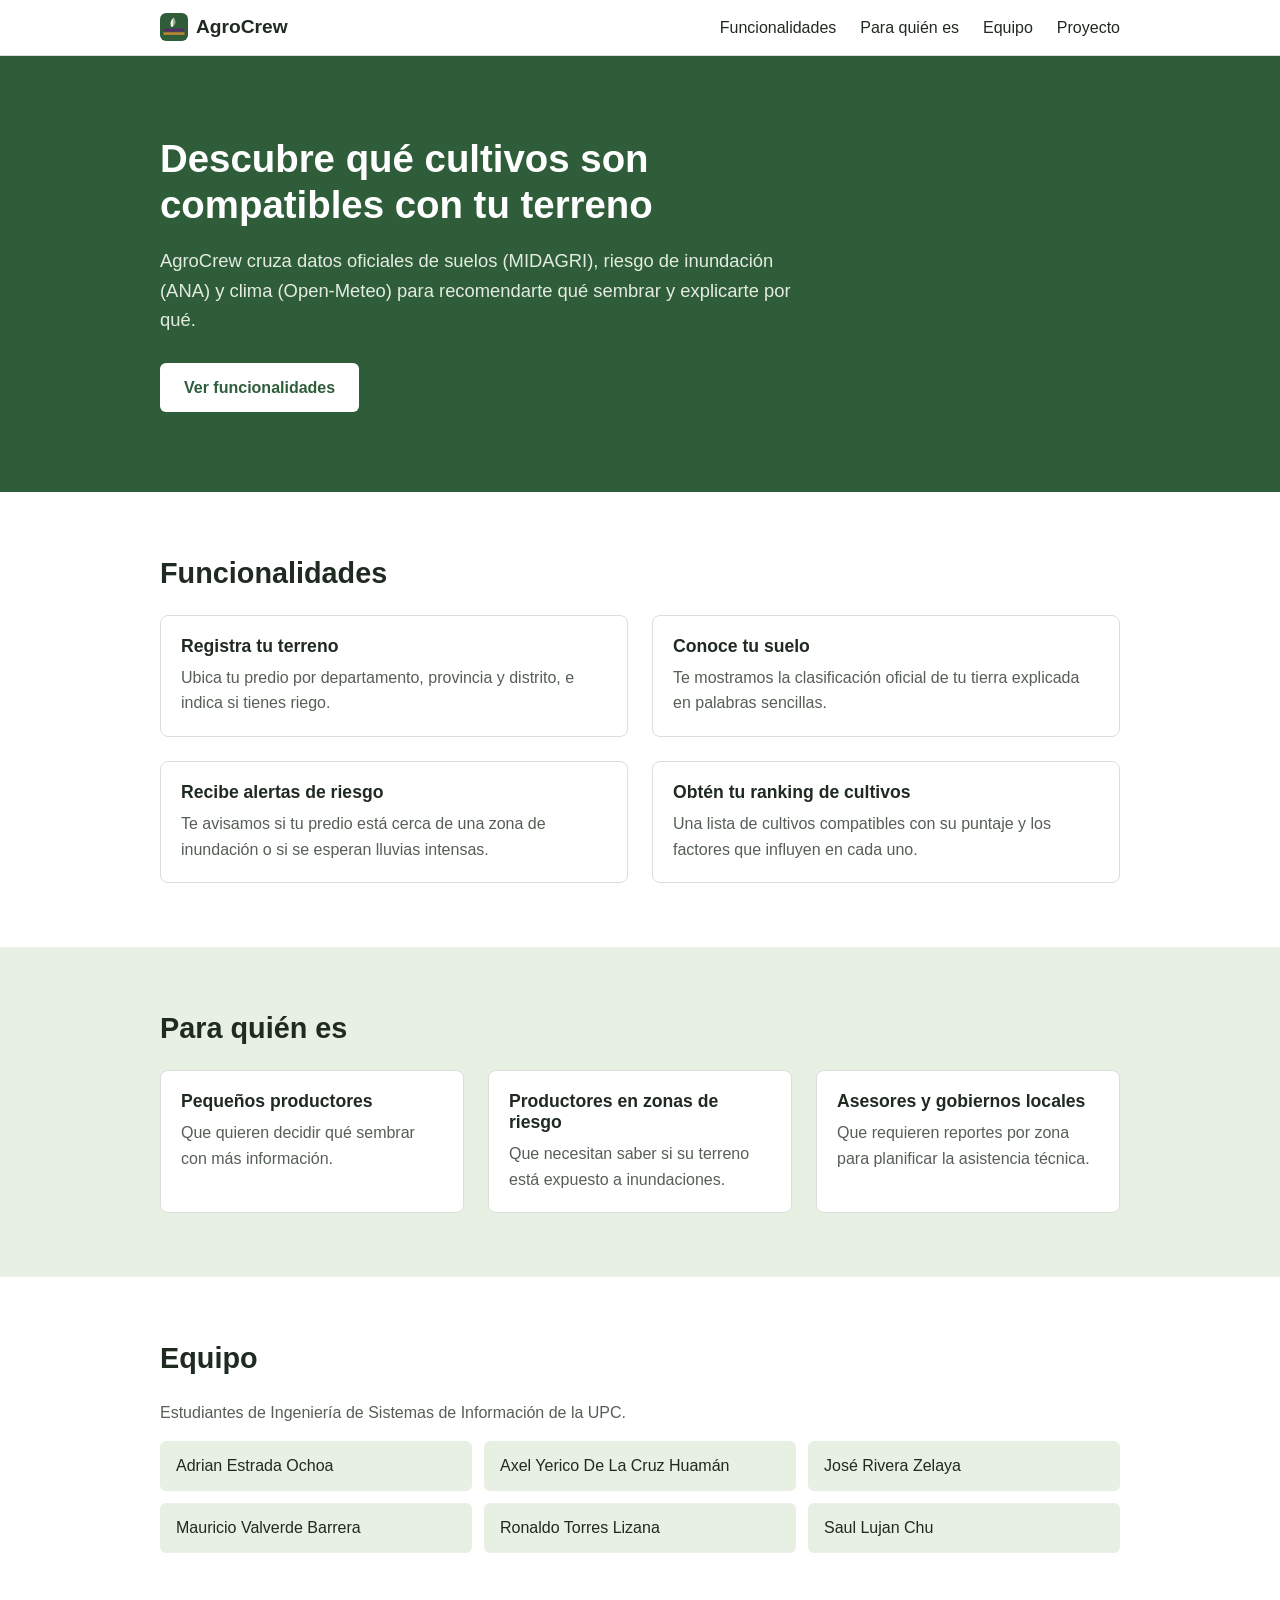
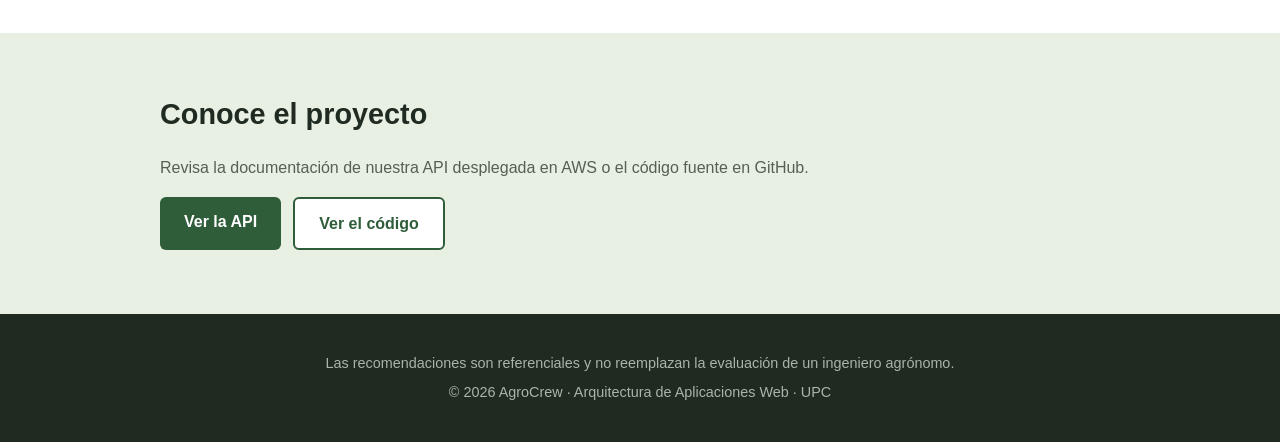
==== index.html @ 86a92b79 "feat: landing page de AgroCrew" ====
<!DOCTYPE html>
<html lang="es">
<head>
  <meta charset="UTF-8">
  <meta name="viewport" content="width=device-width, initial-scale=1">
  <title>AgroCrew | Qué sembrar en tu terreno</title>
  <meta name="description" content="AgroCrew te recomienda qué cultivos son compatibles con tu terreno usando datos oficiales de suelos, riesgo hídrico y clima.">
  <link rel="icon" href="img/favicon.svg" type="image/svg+xml">
  <link rel="stylesheet" href="css/styles.css">
</head>
<body>
  <header class="cabecera">
    <nav class="nav">
      <a class="marca" href="#inicio">
        <img src="img/favicon.svg" alt="" width="28" height="28"> AgroCrew
      </a>
      <button class="nav-toggle" aria-expanded="false" aria-controls="menu" aria-label="Abrir menú">☰</button>
      <ul class="nav-links" id="menu">
        <li><a href="#funcionalidades">Funcionalidades</a></li>
        <li><a href="#para-quien">Para quién es</a></li>
        <li><a href="#equipo">Equipo</a></li>
        <li><a href="#proyecto">Proyecto</a></li>
      </ul>
    </nav>
  </header>

  <main>
    <section class="hero" id="inicio">
      <div class="contenedor">
        <h1>Descubre qué cultivos son compatibles con tu terreno</h1>
        <p>AgroCrew cruza datos oficiales de suelos (MIDAGRI), riesgo de inundación (ANA) y clima (Open-Meteo) para recomendarte qué sembrar y explicarte por qué.</p>
        <a class="boton" href="#funcionalidades">Ver funcionalidades</a>
      </div>
    </section>

    <section class="seccion" id="funcionalidades">
      <div class="contenedor">
        <h2>Funcionalidades</h2>
        <div class="grilla">
          <div class="item">
            <h3>Registra tu terreno</h3>
            <p>Ubica tu predio por departamento, provincia y distrito, e indica si tienes riego.</p>
          </div>
          <div class="item">
            <h3>Conoce tu suelo</h3>
            <p>Te mostramos la clasificación oficial de tu tierra explicada en palabras sencillas.</p>
          </div>
          <div class="item">
            <h3>Recibe alertas de riesgo</h3>
            <p>Te avisamos si tu predio está cerca de una zona de inundación o si se esperan lluvias intensas.</p>
          </div>
          <div class="item">
            <h3>Obtén tu ranking de cultivos</h3>
            <p>Una lista de cultivos compatibles con su puntaje y los factores que influyen en cada uno.</p>
          </div>
        </div>
      </div>
    </section>

    <section class="seccion seccion-alterna" id="para-quien">
      <div class="contenedor">
        <h2>Para quién es</h2>
        <div class="grilla grilla-3">
          <div class="item">
            <h3>Pequeños productores</h3>
            <p>Que quieren decidir qué sembrar con más información.</p>
          </div>
          <div class="item">
            <h3>Productores en zonas de riesgo</h3>
            <p>Que necesitan saber si su terreno está expuesto a inundaciones.</p>
          </div>
          <div class="item">
            <h3>Asesores y gobiernos locales</h3>
            <p>Que requieren reportes por zona para planificar la asistencia técnica.</p>
          </div>
        </div>
      </div>
    </section>

    <section class="seccion" id="equipo">
      <div class="contenedor">
        <h2>Equipo</h2>
        <p>Estudiantes de Ingeniería de Sistemas de Información de la UPC.</p>
        <ul class="equipo">
          <li>Adrian Estrada Ochoa</li>
          <li>Axel Yerico De La Cruz Huamán</li>
          <li>José Rivera Zelaya</li>
          <li>Mauricio Valverde Barrera</li>
          <li>Ronaldo Torres Lizana</li>
          <li>Saul Lujan Chu</li>
        </ul>
      </div>
    </section>

    <section class="seccion seccion-alterna" id="proyecto">
      <div class="contenedor">
        <h2>Conoce el proyecto</h2>
        <p>Revisa la documentación de nuestra API desplegada en AWS o el código fuente en GitHub.</p>
        <div class="acciones">
          <a class="boton" href="http://agrocrew-backend.us-east-1.elasticbeanstalk.com/swagger-ui.html" target="_blank" rel="noopener">Ver la API</a>
          <a class="boton boton-secundario" href="https://github.com/jorize04/Agrocrew-backend" target="_blank" rel="noopener">Ver el código</a>
        </div>
      </div>
    </section>
  </main>

  <footer class="pie">
    <div class="contenedor">
      <p class="aviso">Las recomendaciones son referenciales y no reemplazan la evaluación de un ingeniero agrónomo.</p>
      <p class="aviso">© 2026 AgroCrew · Arquitectura de Aplicaciones Web · UPC</p>
    </div>
  </footer>

  <script src="js/main.js"></script>
</body>
</html>
---- css/styles.css ----
:root {
  --verde: #2F5D3A;
  --verde-claro: #E8EFE3;
  --texto: #1F2A21;
  --gris: #555F55;
}

* { box-sizing: border-box; }

body {
  margin: 0;
  font-family: "Segoe UI", Roboto, Helvetica, Arial, sans-serif;
  color: var(--texto);
  line-height: 1.6;
}

.contenedor { max-width: 1000px; margin: 0 auto; padding: 0 20px; }

h1, h2, h3 { line-height: 1.2; }
h2 { font-size: 1.8rem; margin: 0 0 24px; }
h3 { font-size: 1.1rem; margin: 0 0 8px; }
p { color: var(--gris); }

/* Botón */
.boton {
  display: inline-block;
  background: var(--verde);
  color: #fff;
  padding: 12px 24px;
  border-radius: 6px;
  text-decoration: none;
  font-weight: 600;
}
.boton:hover { opacity: 0.9; }
.boton-secundario { background: #fff; color: var(--verde); border: 2px solid var(--verde); }
.acciones { display: flex; flex-wrap: wrap; gap: 12px; }

/* Navegación */
.cabecera { position: sticky; top: 0; background: #fff; border-bottom: 1px solid #ddd; z-index: 10; }
.nav { max-width: 1000px; margin: 0 auto; padding: 12px 20px; display: flex; justify-content: space-between; align-items: center; }
.marca { display: flex; align-items: center; gap: 8px; font-weight: 700; font-size: 1.2rem; color: var(--texto); text-decoration: none; }
.nav-links { list-style: none; margin: 0; padding: 0; display: flex; gap: 24px; }
.nav-links a { color: var(--texto); text-decoration: none; }
.nav-links a:hover { color: var(--verde); }
.nav-toggle { display: none; background: none; border: 0; font-size: 1.6rem; cursor: pointer; }

/* Portada */
.hero { background: var(--verde); color: #fff; padding: 80px 0; }
.hero h1 { font-size: 2.4rem; margin: 0 0 16px; max-width: 700px; }
.hero p { color: #E4ECE0; font-size: 1.15rem; max-width: 650px; margin-bottom: 28px; }
.hero .boton { background: #fff; color: var(--verde); }

/* Secciones */
.seccion { padding: 64px 0; }
.seccion-alterna { background: var(--verde-claro); }
.grilla { display: grid; grid-template-columns: repeat(2, 1fr); gap: 24px; }
.grilla-3 { grid-template-columns: repeat(3, 1fr); }
.item { background: #fff; border: 1px solid #ddd; border-radius: 8px; padding: 20px; }
.item p { margin: 0; }

.equipo { list-style: none; padding: 0; display: grid; grid-template-columns: repeat(3, 1fr); gap: 12px; }
.equipo li { background: var(--verde-claro); padding: 12px 16px; border-radius: 6px; }

/* Pie */
.pie { background: var(--texto); color: #fff; padding: 32px 0; text-align: center; }
.pie a { color: #fff; }
.pie .aviso { color: #AAB5A8; font-size: 0.9rem; margin: 6px 0; }

/* Celular */
@media (max-width: 768px) {
  .nav-toggle { display: block; }
  .nav-links {
    display: none;
    position: absolute; top: 100%; left: 0; right: 0;
    flex-direction: column; gap: 16px;
    background: #fff; padding: 20px; border-bottom: 1px solid #ddd;
  }
  .nav-links.abierto { display: flex; }
  .hero h1 { font-size: 1.8rem; }
  .grilla, .grilla-3, .equipo { grid-template-columns: 1fr; }
}
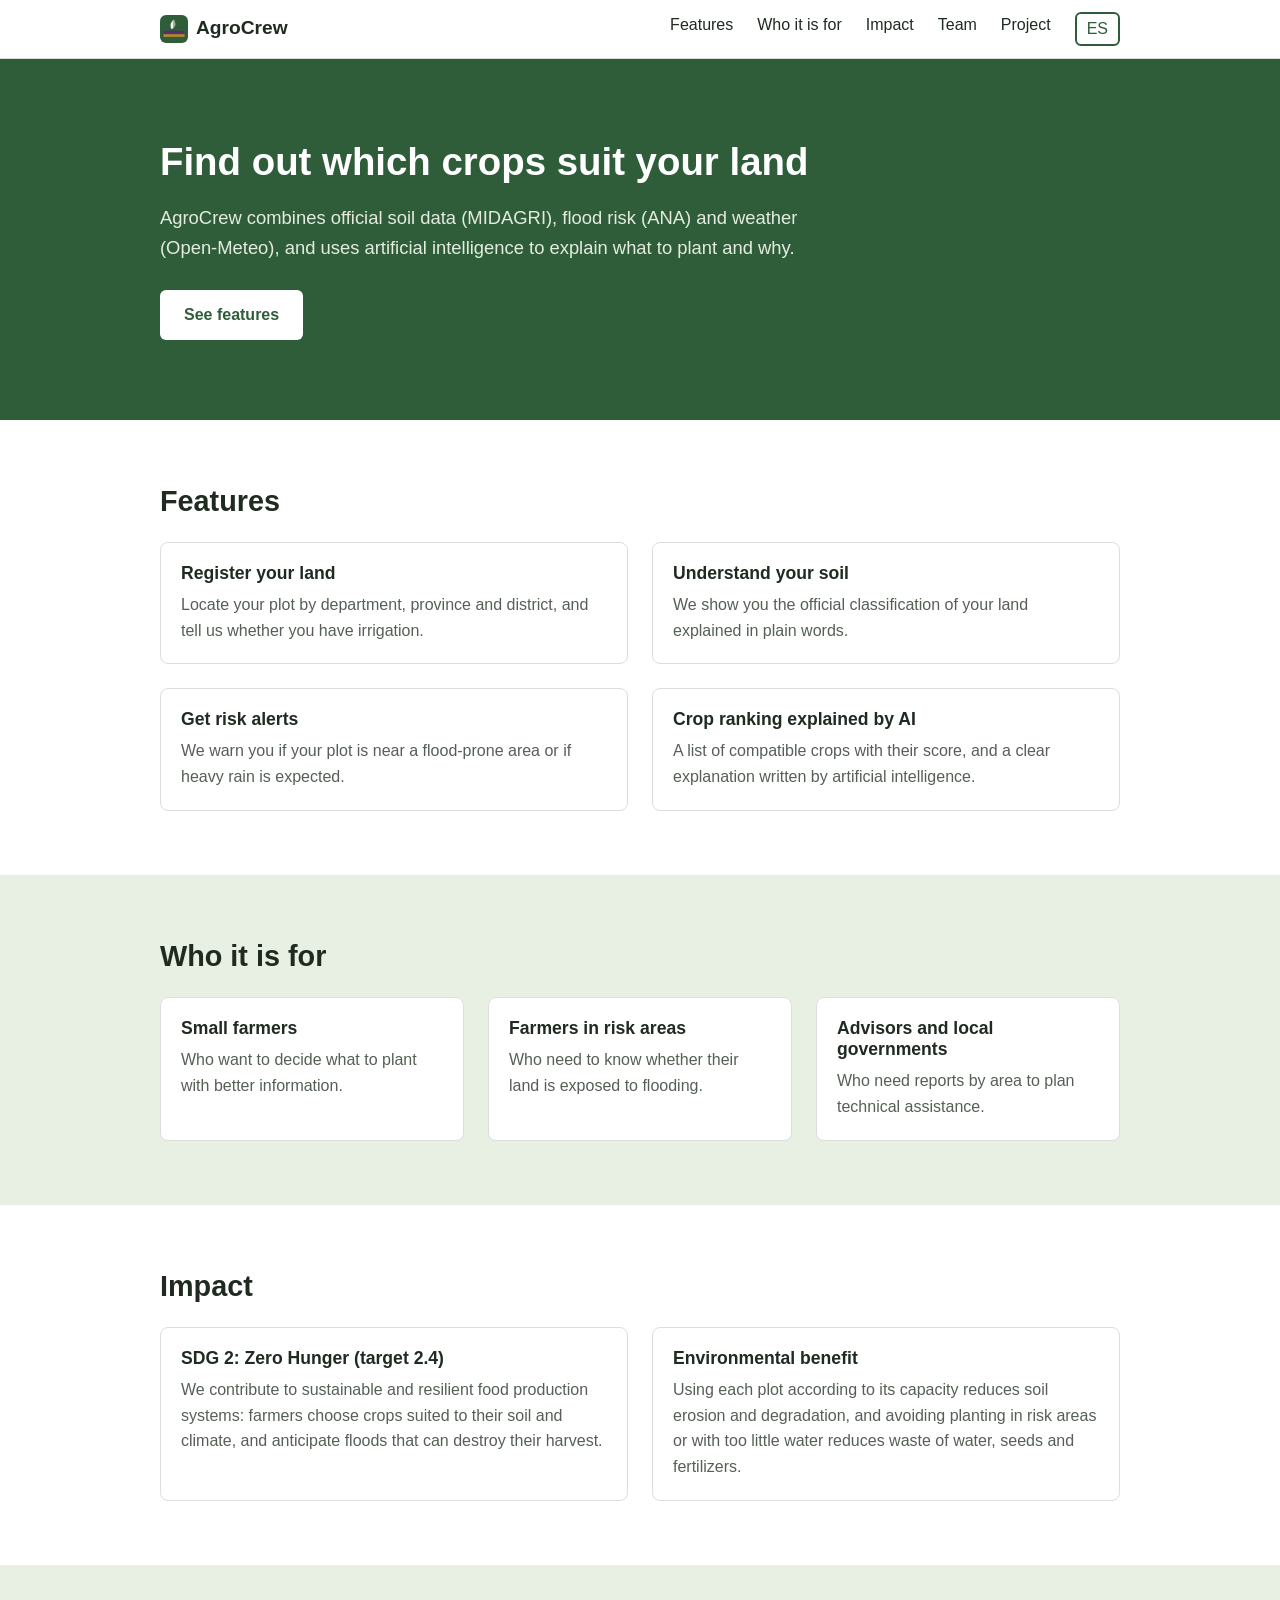
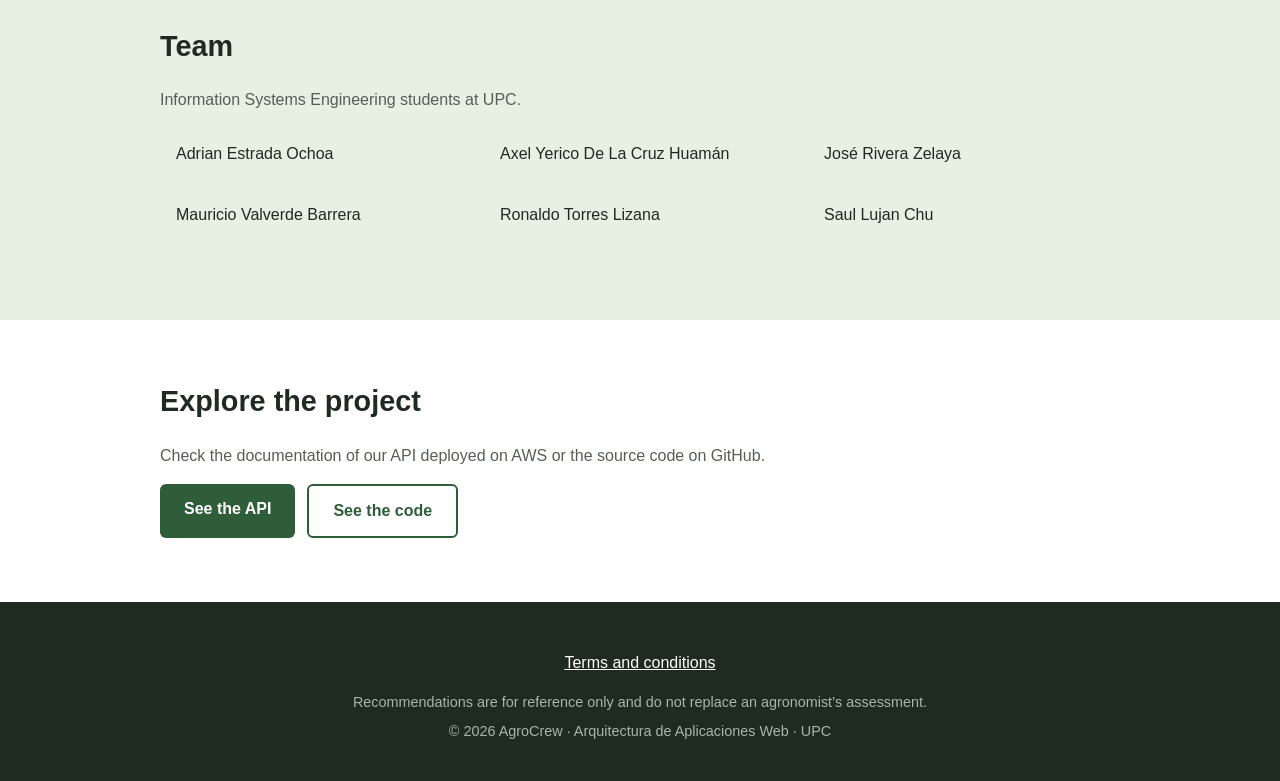
==== commit e70f210b: "Add files via upload" ====
--- a/index.html
+++ b/index.html
@@ -3,8 +3,8 @@
 <head>
   <meta charset="UTF-8">
   <meta name="viewport" content="width=device-width, initial-scale=1">
-  <title>AgroCrew | Qué sembrar en tu terreno</title>
-  <meta name="description" content="AgroCrew te recomienda qué cultivos son compatibles con tu terreno usando datos oficiales de suelos, riesgo hídrico y clima.">
+  <title>AgroCrew</title>
+  <meta name="description" content="AgroCrew te recomienda qué cultivos son compatibles con tu terreno usando datos oficiales e inteligencia artificial.">
   <link rel="icon" href="img/favicon.svg" type="image/svg+xml">
   <link rel="stylesheet" href="css/styles.css">
 </head>
@@ -14,12 +14,14 @@
       <a class="marca" href="#inicio">
         <img src="img/favicon.svg" alt="" width="28" height="28"> AgroCrew
       </a>
-      <button class="nav-toggle" aria-expanded="false" aria-controls="menu" aria-label="Abrir menú">☰</button>
+      <button class="nav-toggle" aria-expanded="false" aria-controls="menu" aria-label="Menú">☰</button>
       <ul class="nav-links" id="menu">
-        <li><a href="#funcionalidades">Funcionalidades</a></li>
-        <li><a href="#para-quien">Para quién es</a></li>
-        <li><a href="#equipo">Equipo</a></li>
-        <li><a href="#proyecto">Proyecto</a></li>
+        <li><a href="#funcionalidades" data-i18n="nav.funcionalidades">Funcionalidades</a></li>
+        <li><a href="#para-quien" data-i18n="nav.paraQuien">Para quién es</a></li>
+        <li><a href="#impacto" data-i18n="nav.impacto">Impacto</a></li>
+        <li><a href="#equipo" data-i18n="nav.equipo">Equipo</a></li>
+        <li><a href="#proyecto" data-i18n="nav.proyecto">Proyecto</a></li>
+        <li><button class="idioma" type="button" data-cambiar-idioma>EN</button></li>
       </ul>
     </nav>
   </header>
@@ -27,31 +29,31 @@
   <main>
     <section class="hero" id="inicio">
       <div class="contenedor">
-        <h1>Descubre qué cultivos son compatibles con tu terreno</h1>
-        <p>AgroCrew cruza datos oficiales de suelos (MIDAGRI), riesgo de inundación (ANA) y clima (Open-Meteo) para recomendarte qué sembrar y explicarte por qué.</p>
-        <a class="boton" href="#funcionalidades">Ver funcionalidades</a>
+        <h1 data-i18n="hero.titulo">Descubre qué cultivos son compatibles con tu terreno</h1>
+        <p data-i18n="hero.texto">AgroCrew cruza datos oficiales de suelos (MIDAGRI), riesgo de inundación (ANA) y clima (Open-Meteo), y con inteligencia artificial te explica qué sembrar y por qué.</p>
+        <a class="boton" href="#funcionalidades" data-i18n="hero.boton">Ver funcionalidades</a>
       </div>
     </section>
 
     <section class="seccion" id="funcionalidades">
       <div class="contenedor">
-        <h2>Funcionalidades</h2>
+        <h2 data-i18n="func.titulo">Funcionalidades</h2>
         <div class="grilla">
           <div class="item">
-            <h3>Registra tu terreno</h3>
-            <p>Ubica tu predio por departamento, provincia y distrito, e indica si tienes riego.</p>
+            <h3 data-i18n="func.1.t">Registra tu terreno</h3>
+            <p data-i18n="func.1.d">Ubica tu predio por departamento, provincia y distrito, e indica si tienes riego.</p>
           </div>
           <div class="item">
-            <h3>Conoce tu suelo</h3>
-            <p>Te mostramos la clasificación oficial de tu tierra explicada en palabras sencillas.</p>
+            <h3 data-i18n="func.2.t">Conoce tu suelo</h3>
+            <p data-i18n="func.2.d">Te mostramos la clasificación oficial de tu tierra explicada en palabras sencillas.</p>
           </div>
           <div class="item">
-            <h3>Recibe alertas de riesgo</h3>
-            <p>Te avisamos si tu predio está cerca de una zona de inundación o si se esperan lluvias intensas.</p>
+            <h3 data-i18n="func.3.t">Recibe alertas de riesgo</h3>
+            <p data-i18n="func.3.d">Te avisamos si tu predio está cerca de una zona de inundación o si se esperan lluvias intensas.</p>
           </div>
           <div class="item">
-            <h3>Obtén tu ranking de cultivos</h3>
-            <p>Una lista de cultivos compatibles con su puntaje y los factores que influyen en cada uno.</p>
+            <h3 data-i18n="func.4.t">Ranking de cultivos explicado con IA</h3>
+            <p data-i18n="func.4.d">Una lista de cultivos compatibles con su puntaje, y una explicación clara redactada por inteligencia artificial.</p>
           </div>
         </div>
       </div>
@@ -59,28 +61,44 @@
 
     <section class="seccion seccion-alterna" id="para-quien">
       <div class="contenedor">
-        <h2>Para quién es</h2>
+        <h2 data-i18n="seg.titulo">Para quién es</h2>
         <div class="grilla grilla-3">
           <div class="item">
-            <h3>Pequeños productores</h3>
-            <p>Que quieren decidir qué sembrar con más información.</p>
+            <h3 data-i18n="seg.1.t">Pequeños productores</h3>
+            <p data-i18n="seg.1.d">Que quieren decidir qué sembrar con más información.</p>
           </div>
           <div class="item">
-            <h3>Productores en zonas de riesgo</h3>
-            <p>Que necesitan saber si su terreno está expuesto a inundaciones.</p>
+            <h3 data-i18n="seg.2.t">Productores en zonas de riesgo</h3>
+            <p data-i18n="seg.2.d">Que necesitan saber si su terreno está expuesto a inundaciones.</p>
           </div>
           <div class="item">
-            <h3>Asesores y gobiernos locales</h3>
-            <p>Que requieren reportes por zona para planificar la asistencia técnica.</p>
+            <h3 data-i18n="seg.3.t">Asesores y gobiernos locales</h3>
+            <p data-i18n="seg.3.d">Que requieren reportes por zona para planificar la asistencia técnica.</p>
           </div>
         </div>
       </div>
     </section>
 
-    <section class="seccion" id="equipo">
+    <section class="seccion" id="impacto">
       <div class="contenedor">
-        <h2>Equipo</h2>
-        <p>Estudiantes de Ingeniería de Sistemas de Información de la UPC.</p>
+        <h2 data-i18n="imp.titulo">Impacto</h2>
+        <div class="grilla">
+          <div class="item">
+            <h3 data-i18n="imp.ods.t">ODS 2: Hambre cero (meta 2.4)</h3>
+            <p data-i18n="imp.ods.d">Contribuimos a sistemas de producción de alimentos sostenibles y resilientes: el productor elige cultivos adecuados a su suelo y clima, y se anticipa a inundaciones que pueden destruir su cosecha.</p>
+          </div>
+          <div class="item">
+            <h3 data-i18n="imp.amb.t">Beneficio ambiental</h3>
+            <p data-i18n="imp.amb.d">Usar cada terreno según su capacidad reduce la erosión y la degradación del suelo, y evitar siembras en zonas de riesgo o con poca agua reduce el desperdicio de agua, semillas y fertilizantes.</p>
+          </div>
+        </div>
+      </div>
+    </section>
+
+    <section class="seccion seccion-alterna" id="equipo">
+      <div class="contenedor">
+        <h2 data-i18n="eq.titulo">Equipo</h2>
+        <p data-i18n="eq.texto">Estudiantes de Ingeniería de Sistemas de Información de la UPC.</p>
         <ul class="equipo">
           <li>Adrian Estrada Ochoa</li>
           <li>Axel Yerico De La Cruz Huamán</li>
@@ -92,13 +110,13 @@
       </div>
     </section>
 
-    <section class="seccion seccion-alterna" id="proyecto">
+    <section class="seccion" id="proyecto">
       <div class="contenedor">
-        <h2>Conoce el proyecto</h2>
-        <p>Revisa la documentación de nuestra API desplegada en AWS o el código fuente en GitHub.</p>
+        <h2 data-i18n="pro.titulo">Conoce el proyecto</h2>
+        <p data-i18n="pro.texto">Revisa la documentación de nuestra API desplegada en AWS o el código fuente en GitHub.</p>
         <div class="acciones">
-          <a class="boton" href="http://agrocrew-backend.us-east-1.elasticbeanstalk.com/swagger-ui.html" target="_blank" rel="noopener">Ver la API</a>
-          <a class="boton boton-secundario" href="https://github.com/jorize04/Agrocrew-backend" target="_blank" rel="noopener">Ver el código</a>
+          <a class="boton" href="http://agrocrew-backend.us-east-1.elasticbeanstalk.com/swagger-ui.html" target="_blank" rel="noopener" data-i18n="pro.api">Ver la API</a>
+          <a class="boton boton-secundario" href="https://github.com/jorize04/Agrocrew-backend" target="_blank" rel="noopener" data-i18n="pro.codigo">Ver el código</a>
         </div>
       </div>
     </section>
@@ -106,11 +124,13 @@
 
   <footer class="pie">
     <div class="contenedor">
-      <p class="aviso">Las recomendaciones son referenciales y no reemplazan la evaluación de un ingeniero agrónomo.</p>
+      <p><a href="terminos.html" data-i18n="pie.terminos">Términos y condiciones</a></p>
+      <p class="aviso" data-i18n="pie.aviso">Las recomendaciones son referenciales y no reemplazan la evaluación de un ingeniero agrónomo.</p>
       <p class="aviso">© 2026 AgroCrew · Arquitectura de Aplicaciones Web · UPC</p>
     </div>
   </footer>
 
+  <script src="js/i18n.js"></script>
   <script src="js/main.js"></script>
 </body>
 </html>
--- a/css/styles.css
+++ b/css/styles.css
@@ -79,3 +79,18 @@
   .hero h1 { font-size: 1.8rem; }
   .grilla, .grilla-3, .equipo { grid-template-columns: 1fr; }
 }
+
+/* Botón de idioma */
+.idioma {
+  background: none; border: 2px solid var(--verde); color: var(--verde);
+  border-radius: 6px; padding: 2px 10px; font-weight: 700; cursor: pointer; font: inherit;
+}
+.idioma:hover { background: var(--verde); color: #fff; }
+
+/* Página de términos */
+.nav-links-fijo { display: flex !important; position: static !important; flex-direction: row !important;
+  padding: 0 !important; border: 0 !important; align-items: center; gap: 16px; }
+.texto-legal { max-width: 760px; }
+.texto-legal h1 { font-size: 2rem; }
+.texto-legal h2 { font-size: 1.2rem; margin: 28px 0 8px; }
+.aviso-fecha { font-size: 0.9rem; }
